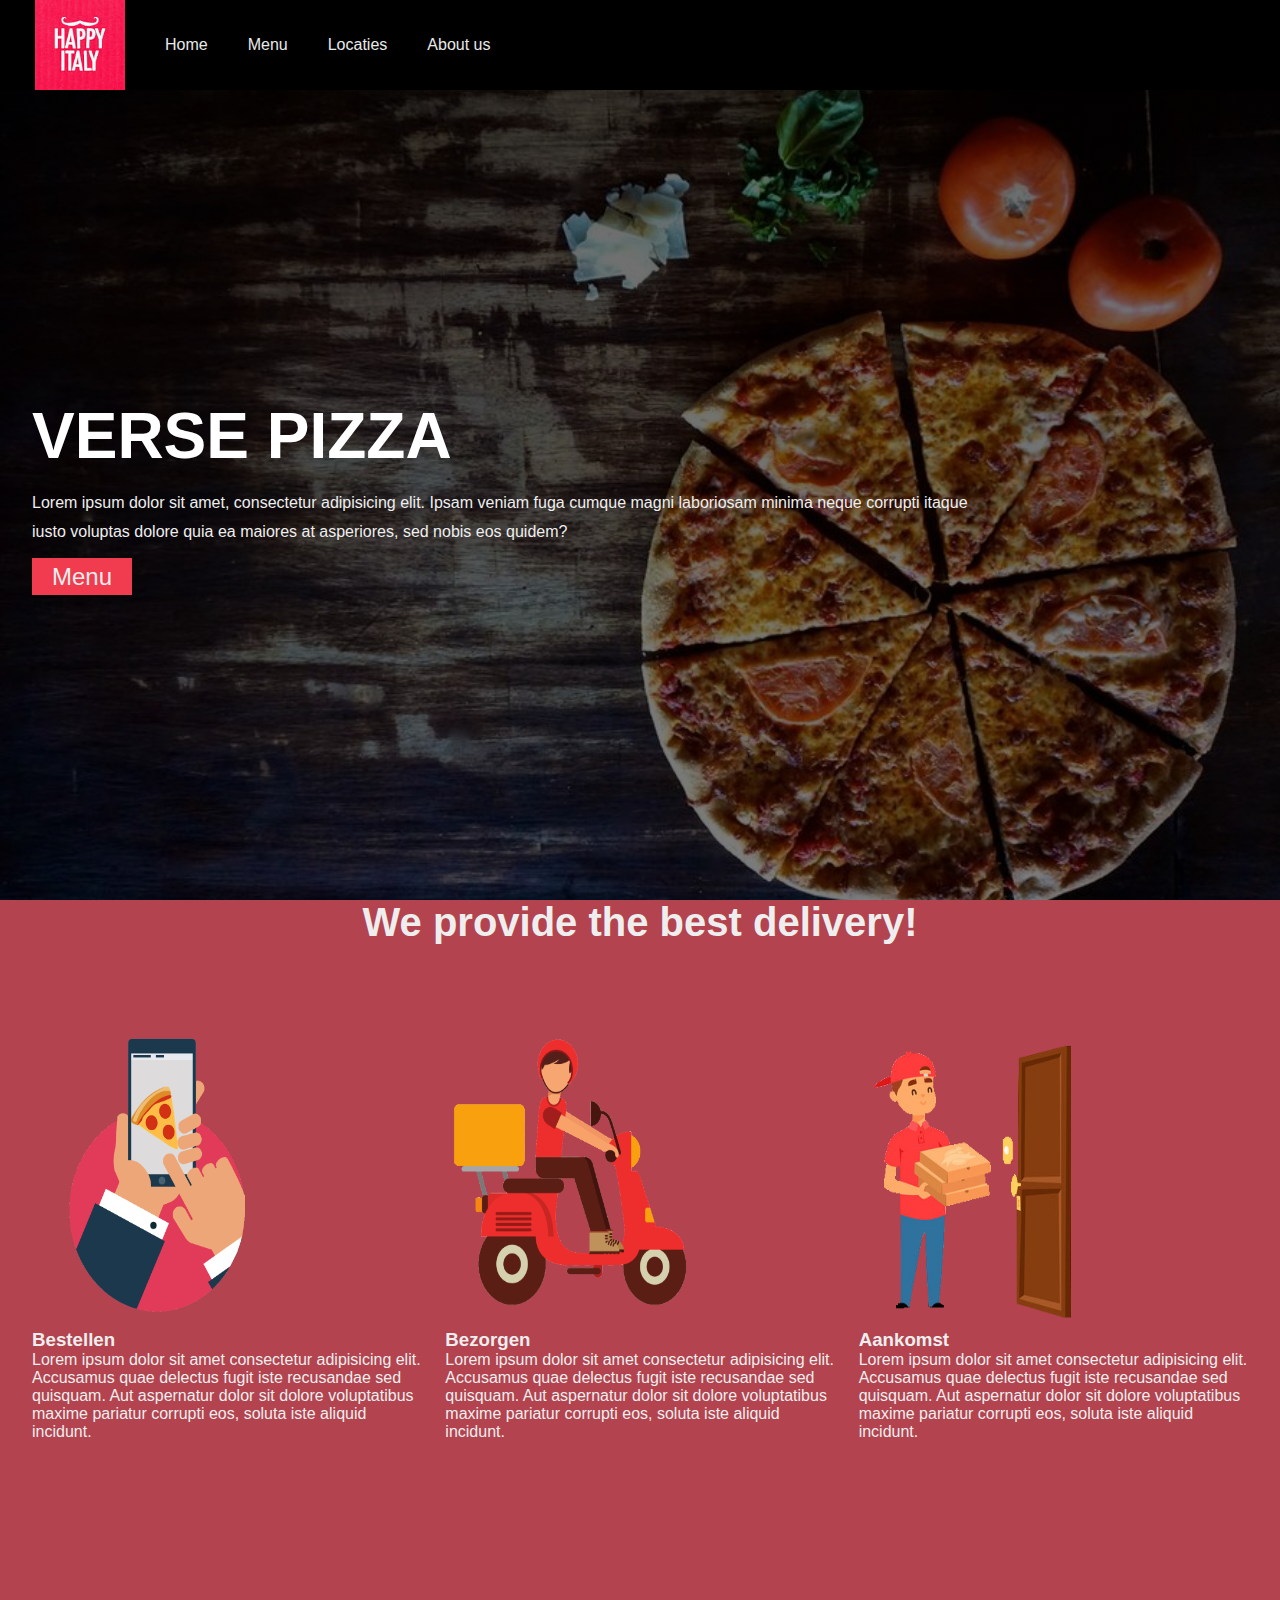
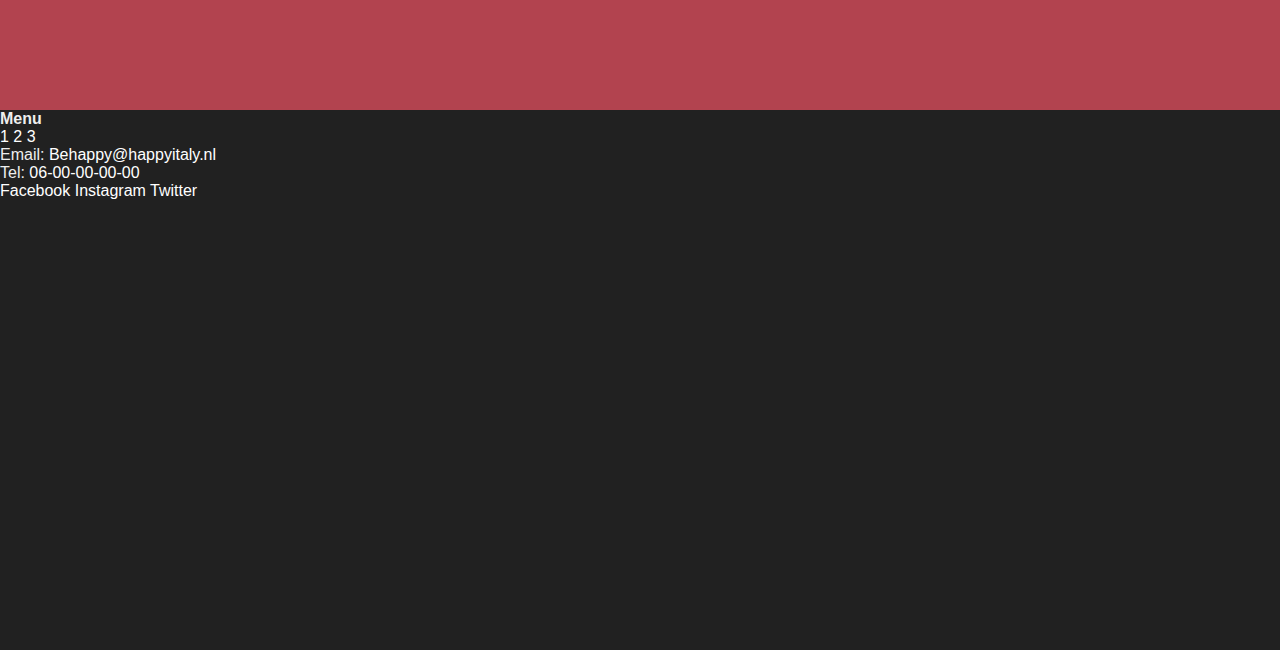
==== index.html @ 1f18e51b "footer?" ====
<!DOCTYPE html>
<html lang="en">
<head>
  <meta charset="UTF-8">
  <meta http-equiv="X-UA-Compatible" content="IE=edge">
  <meta name="viewport" content="width=device-width, initial-scale=1.0">
  <title>Home - Happy Italy</title>
  <link rel="stylesheet" href="sources/css/index.css">
  <link rel="stylesheet" href="sources/css/standaard.css">
  <link rel="icon" href="paginas/imgs/logo.png" type="image/icon type">
</head>
<body>
  <nav>
    <div class="menu-bar">
      <img src="paginas/imgs/logo.png" alt="">
      <ul id="menu">
        <li><a href="index.html">Home</a></li>
        <li><a href="paginas/bestel.html">Menu</a></li>
        <li><a href="paginas/locaties.html">Locaties</a></li>
        <li><a href="paginas/about-us.html">About us</a></li>
      </ul>
    </div>
  </nav>
  <section class="home">
    <div class="content">
      <h3>Verse Pizza</h3>
      <p>Lorem ipsum dolor sit amet, consectetur adipisicing elit. Ipsam veniam fuga cumque magni laboriosam minima neque corrupti itaque iusto voluptas dolore quia ea maiores at asperiores, sed nobis eos quidem?</p>
      <a href="#" class="btn">Menu</a>
    </div>
  </section>
  <section class="services">
    <h3>We provide the best delivery!</h3>
    <div class="service-container">
      <div class="b-box">
      <img src="paginas/imgs/order.png" alt="">
      <h3>Bestellen</h3>
      <p>Lorem ipsum dolor sit amet consectetur adipisicing elit. Accusamus quae delectus fugit iste recusandae sed quisquam. Aut aspernatur dolor sit dolore voluptatibus maxime pariatur corrupti eos, soluta iste aliquid incidunt.</p>
      </div>
      <div class="d-box">
        <img src="paginas/imgs/food-delivery.png" alt="">
        <h3>Bezorgen</h3>
        <p>Lorem ipsum dolor sit amet consectetur adipisicing elit. Accusamus quae delectus fugit iste recusandae sed quisquam. Aut aspernatur dolor sit dolore voluptatibus maxime pariatur corrupti eos, soluta iste aliquid incidunt.</p>
      </div>
      <div class="a-box">
      <img src="paginas/imgs/delivered.png" alt="">
      <h3>Aankomst</h3>
      <p>Lorem ipsum dolor sit amet consectetur adipisicing elit. Accusamus quae delectus fugit iste recusandae sed quisquam. Aut aspernatur dolor sit dolore voluptatibus maxime pariatur corrupti eos, soluta iste aliquid incidunt.</p>
    </div>
    </div>
  </section>
  <section class="footer">

            <div id="footer-menu">
              <h4>Menu</h4>
              <a href="">1</a>
              <a href="">2</a>
              <a href="">3</a>
            </div>
            <div id="footer-contact">
              <p>Email: <a href="mailto:BEHAPPY@HAPPYITALY.NL">Behappy@happyitaly.nl</a></p>
              <p>Tel: <a href="tel:06xxxxxxxx">06-00-00-00-00</a></p>
              <a href="">Facebook</a>
              <a href="">Instagram</a>
              <a href="">Twitter</a>
            </div>
  </section>
</body>
</html>
---- sources/css/index.css ----
.home{
  min-height: 90vh;
  display: flex;
  align-items: center;
  background:linear-gradient(rgba(0, 0, 0, 0.571),rgba(0, 0, 0, 0.511)), url(../../paginas/imgs/pizza.jpg) no-repeat;
  background-size: cover;
  background-position: center;
  padding: 2rem;
}
.home .content{
  max-width: 60rem;
}
.home .content h3{
  font-size: 4rem;
  text-transform: uppercase;
  color: #FFF;
}
.home .content p{
  font-size: 1rem;
  font-weight: lighter;
  line-height: 1.8;
  padding: 1rem 0;
  color: #EEE;
}
.home .content a{
  font-size: 1.5rem;
  padding: 5px 20px;
  background-color: var(--color-primary);
  color: #EEE;
  text-decoration: none;
}
.services{
  min-height: 90vh;
  background: var(  --color-primary-darken);
  color: #EEE;
}
.services > h3{
  font-size: 2.5rem;
  text-align: center;
}

.service-container{
  display: grid;
  grid-template-columns: repeat(auto-fit, minmax(240px, auto));
  grid-gap: 1.5rem;
  margin-top: 3rem;
  padding: 2rem;
}
.service-container img{
  width: 250px;
  height: 300px;
}
.footer{
  min-height: 60vh;
  background: var(  --color-darken);
  color: #EEE;
}
.footer > #footer-menu > a, #footer-contact > a, p > a{
  text-decoration: none;
  color: white;
}
---- sources/css/standaard.css ----
:root {
    --color-primary: #ff3e54f1;
    --color-primary-darken: #ff3e5493;
    --color-darken: #0000008c;
    --color-white: #e9e9e9;
    --color-black: #000000;
  }
  
  * {
    margin: 0;
    padding: 0;
    box-sizing: border-box;
  }
  
  html{
    overflow-x: hidden;
    scroll-padding-top: 9rem;
    scroll-behavior: smooth;
  }
  html::-webkit-scrollbar{
    width: 1rem;
  }
  html::-webkit-scrollbar-track{
    background: transparent;
  }
  html::-webkit-scrollbar-thumb{
    background: var(--color-primary);
    border-radius: .6rem;
  }
  
  body {
    font-family: sans-serif;
    background-color: #494949;
  } 
  
  nav{
    top: 0%;
    position: sticky;
  }
  .menu-bar {
    background-color: var(--color-black);
    height: 10vh;
    display: flex;
  }
  
  .menu-bar ul {
    list-style: none;
    display: flex;
    flex-wrap: wrap;
    justify-content: space-between;
    align-items: center;
    padding: 10px 20px;
  }
  
  .menu-bar ul li a {
    padding: 10px 20px;
    color: var(--color-white);
    text-decoration: none;
    transition: all 0.3s;
  }
  
  .menu-bar ul li a:hover {
    color: var(--color-primary);
  }
  .menu-bar > img{
    margin-left: 35px;
  }
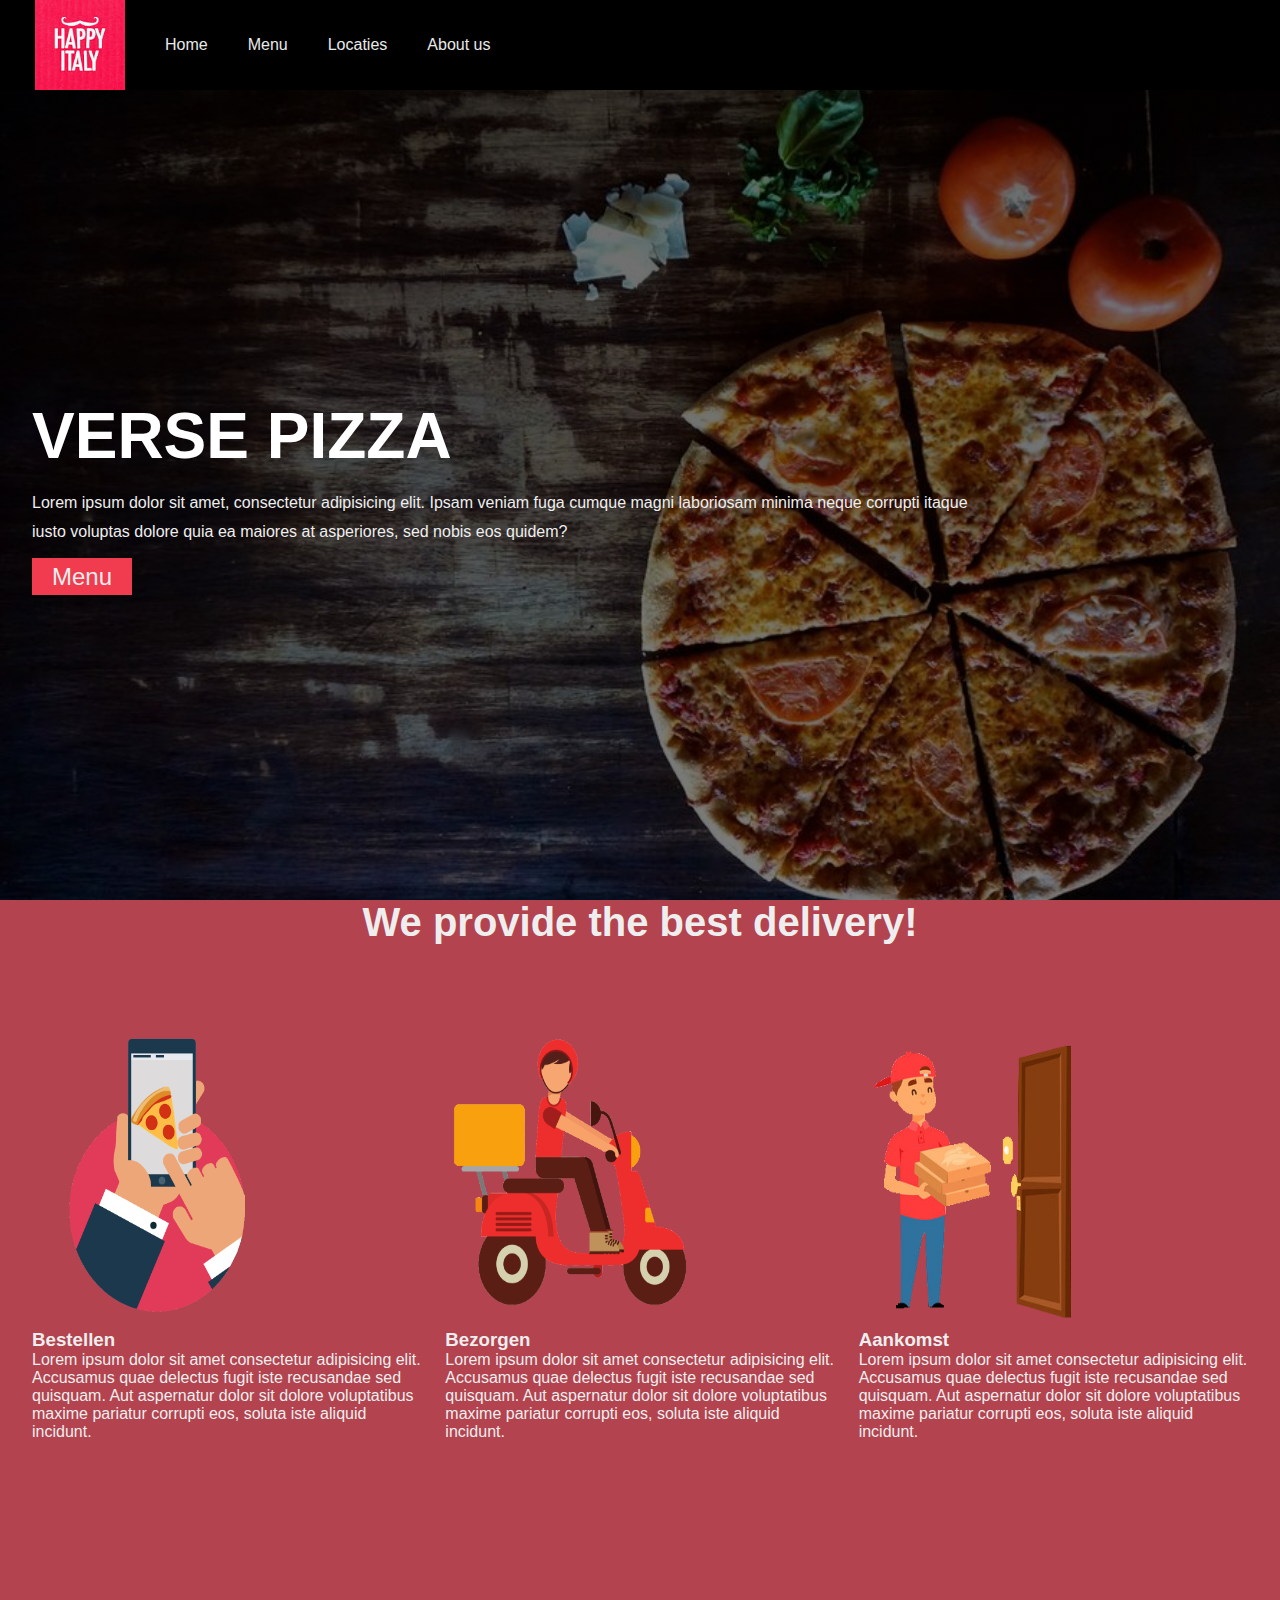
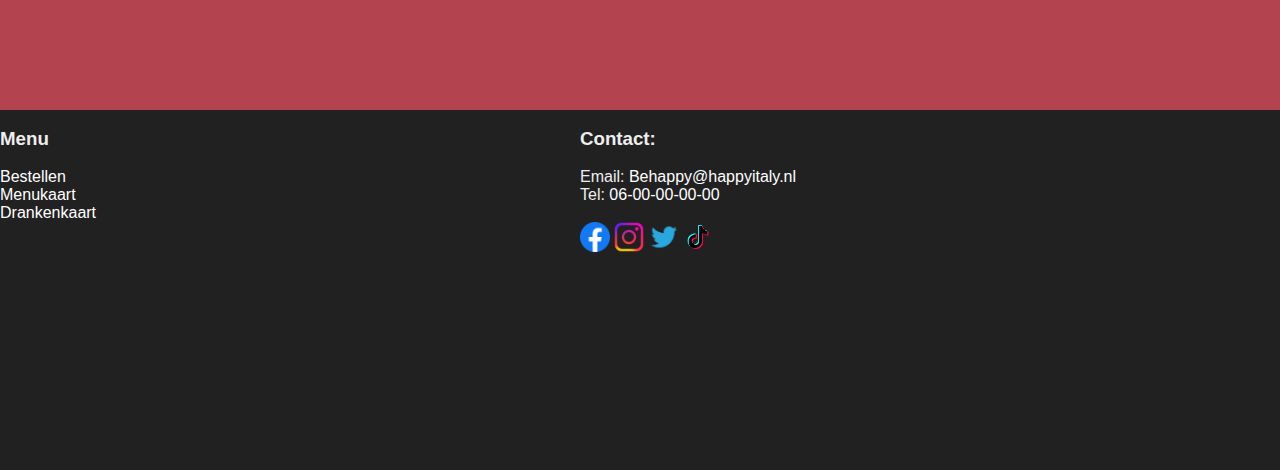
==== commit c2395bd2: "uhh" ====
--- a/index.html
+++ b/index.html
@@ -51,17 +51,23 @@
   <section class="footer">
 
             <div id="footer-menu">
-              <h4>Menu</h4>
-              <a href="">1</a>
-              <a href="">2</a>
-              <a href="">3</a>
+              <h3>Menu</h3>
+              <br>
+              <a href="">Bestellen</a>
+              <a href="sources/pdf/menukaart.pdf">Menukaart</a>
+              <a href="">Drankenkaart</a>
+
             </div>
             <div id="footer-contact">
+              <h3>Contact:</h3>
+              <br>
               <p>Email: <a href="mailto:BEHAPPY@HAPPYITALY.NL">Behappy@happyitaly.nl</a></p>
               <p>Tel: <a href="tel:06xxxxxxxx">06-00-00-00-00</a></p>
-              <a href="">Facebook</a>
-              <a href="">Instagram</a>
-              <a href="">Twitter</a>
+              <br>
+              <a href="https://www.facebook.com/happyitalynl/" target="_blank"><img src="paginas/imgs/facebook.png" alt=""></a>
+              <a href="https://www.instagram.com/happyitalynl/?hl=en" target="_blank"><img src="paginas/imgs/instagram.png" alt=""></a>
+              <a href="https://twitter.com/happyitaly?lang=en"><img src="paginas/imgs/twitter.png" alt=""></a>
+              <a href="https://www.tiktok.com/@happyitalynl?lang=en"><img src="paginas/imgs/tiktok (2).png" alt=""></a>
             </div>
   </section>
 </body>
--- a/sources/css/index.css
+++ b/sources/css/index.css
@@ -51,11 +51,25 @@
   height: 300px;
 }
 .footer{
-  min-height: 60vh;
+  min-height: 40vh;
   background: var(  --color-darken);
   color: #EEE;
+  display: grid;
+  grid-template-columns: auto auto;
+}
+#footer-contact{
+  margin-top: 2vh;
+}
+#footer-menu{
+  margin-top: 2vh;
+}
+#footer-menu > a{
+  display: block;
 }
 .footer > #footer-menu > a, #footer-contact > a, p > a{
   text-decoration: none;
   color: white;
 }
+#footer-contact > a > img{
+ max-width: 30px;
+}
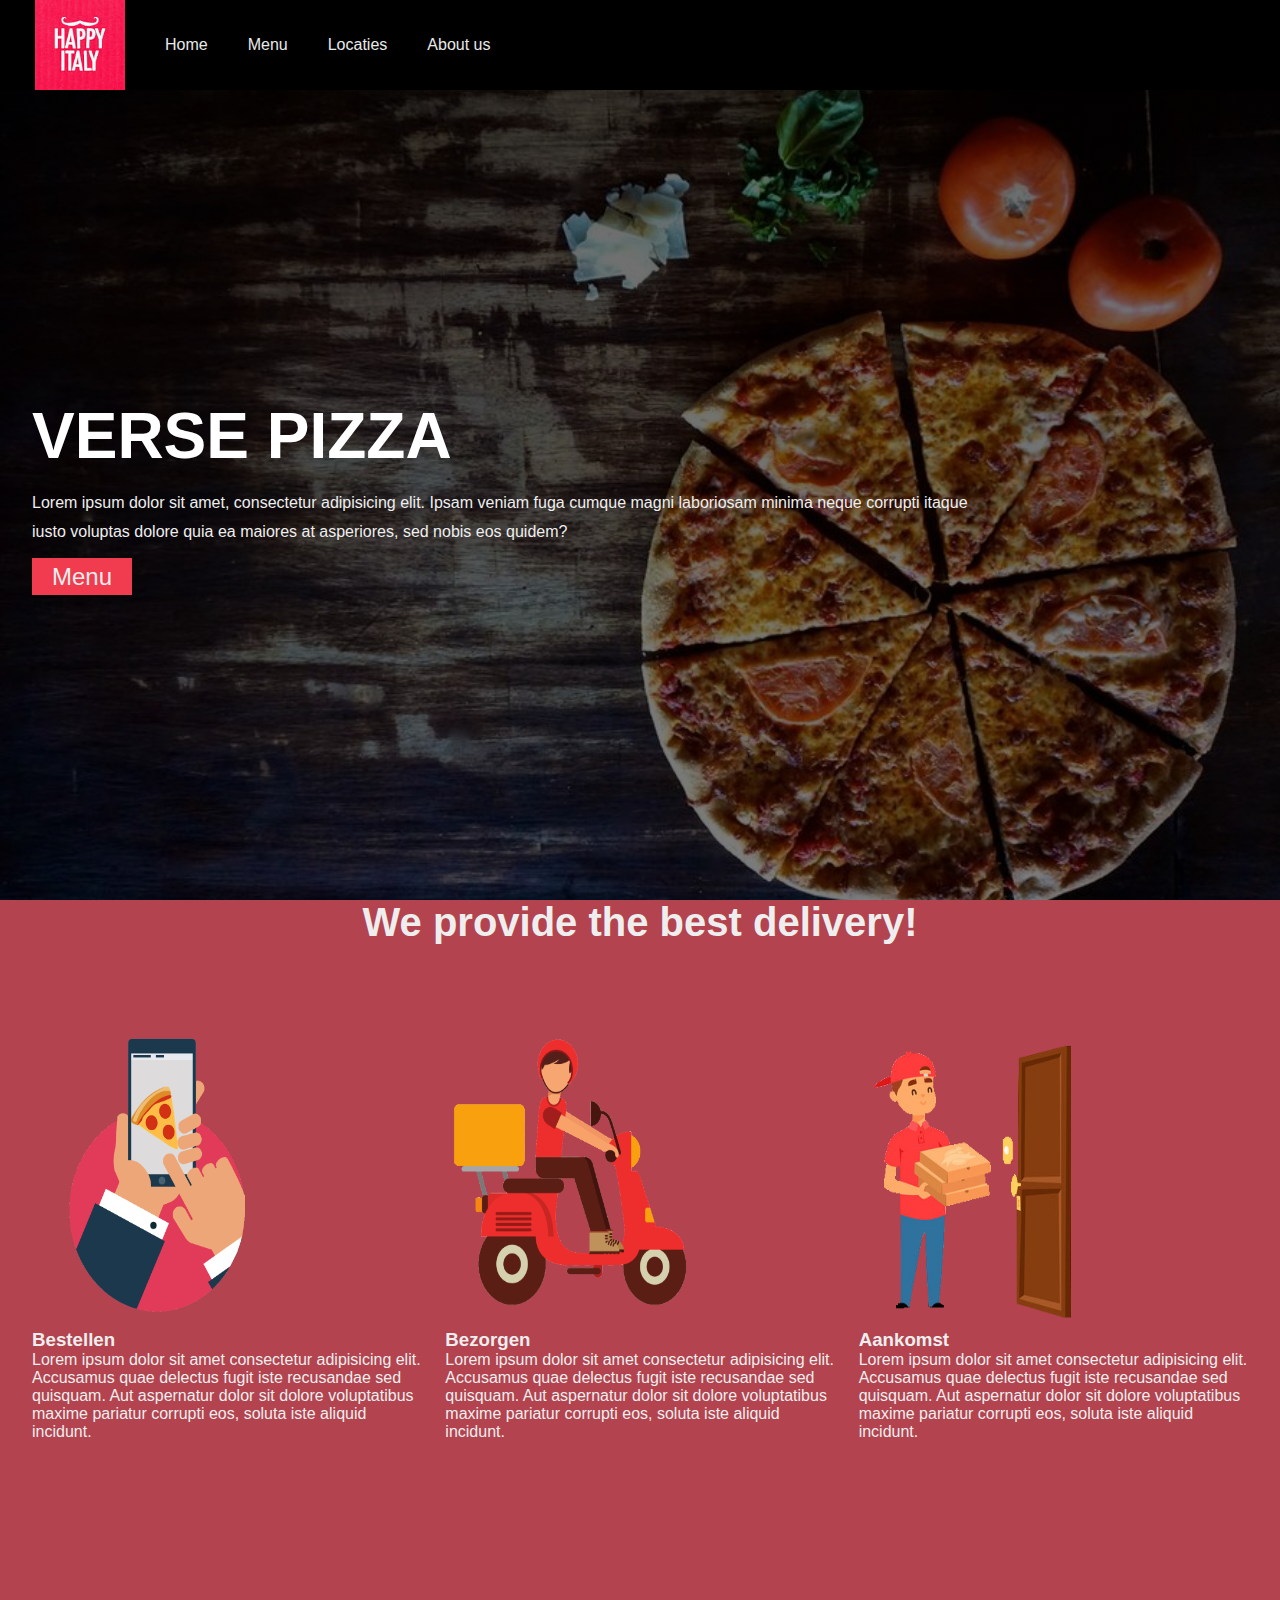
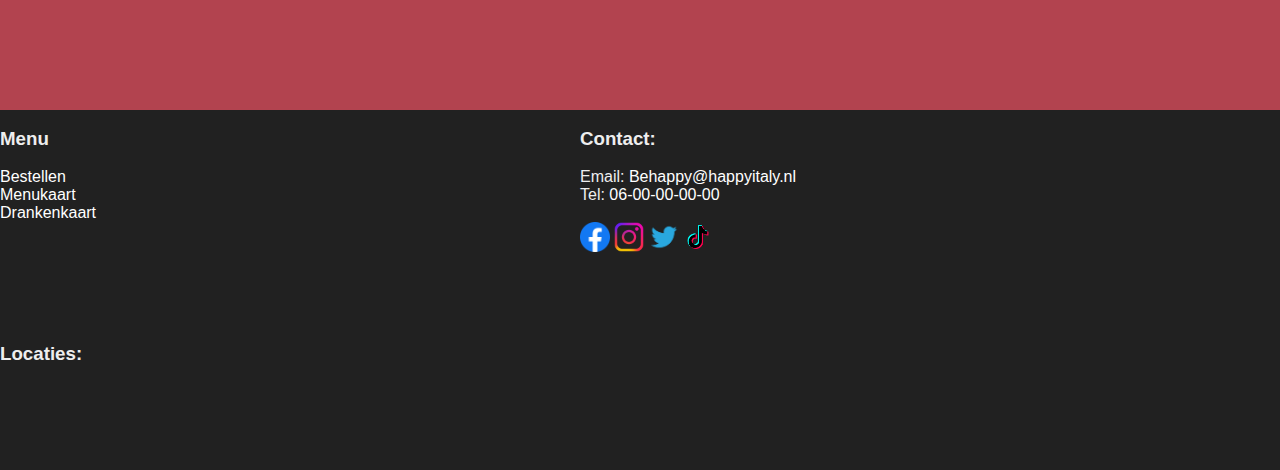
==== commit 12d6782e: ".." ====
--- a/index.html
+++ b/index.html
@@ -69,6 +69,11 @@
               <a href="https://twitter.com/happyitaly?lang=en"><img src="paginas/imgs/twitter.png" alt=""></a>
               <a href="https://www.tiktok.com/@happyitalynl?lang=en"><img src="paginas/imgs/tiktok (2).png" alt=""></a>
             </div>
+            <div id="footer-locaties">
+              <h3>Locaties:</h3>
+              <br>
+              
+            </div>
   </section>
 </body>
 </html>--- a/sources/css/standaard.css
+++ b/sources/css/standaard.css
@@ -4,6 +4,7 @@
     --color-darken: #0000008c;
     --color-white: #e9e9e9;
     --color-black: #000000;
+    --color-gray: #494949;
   }
   
   * {
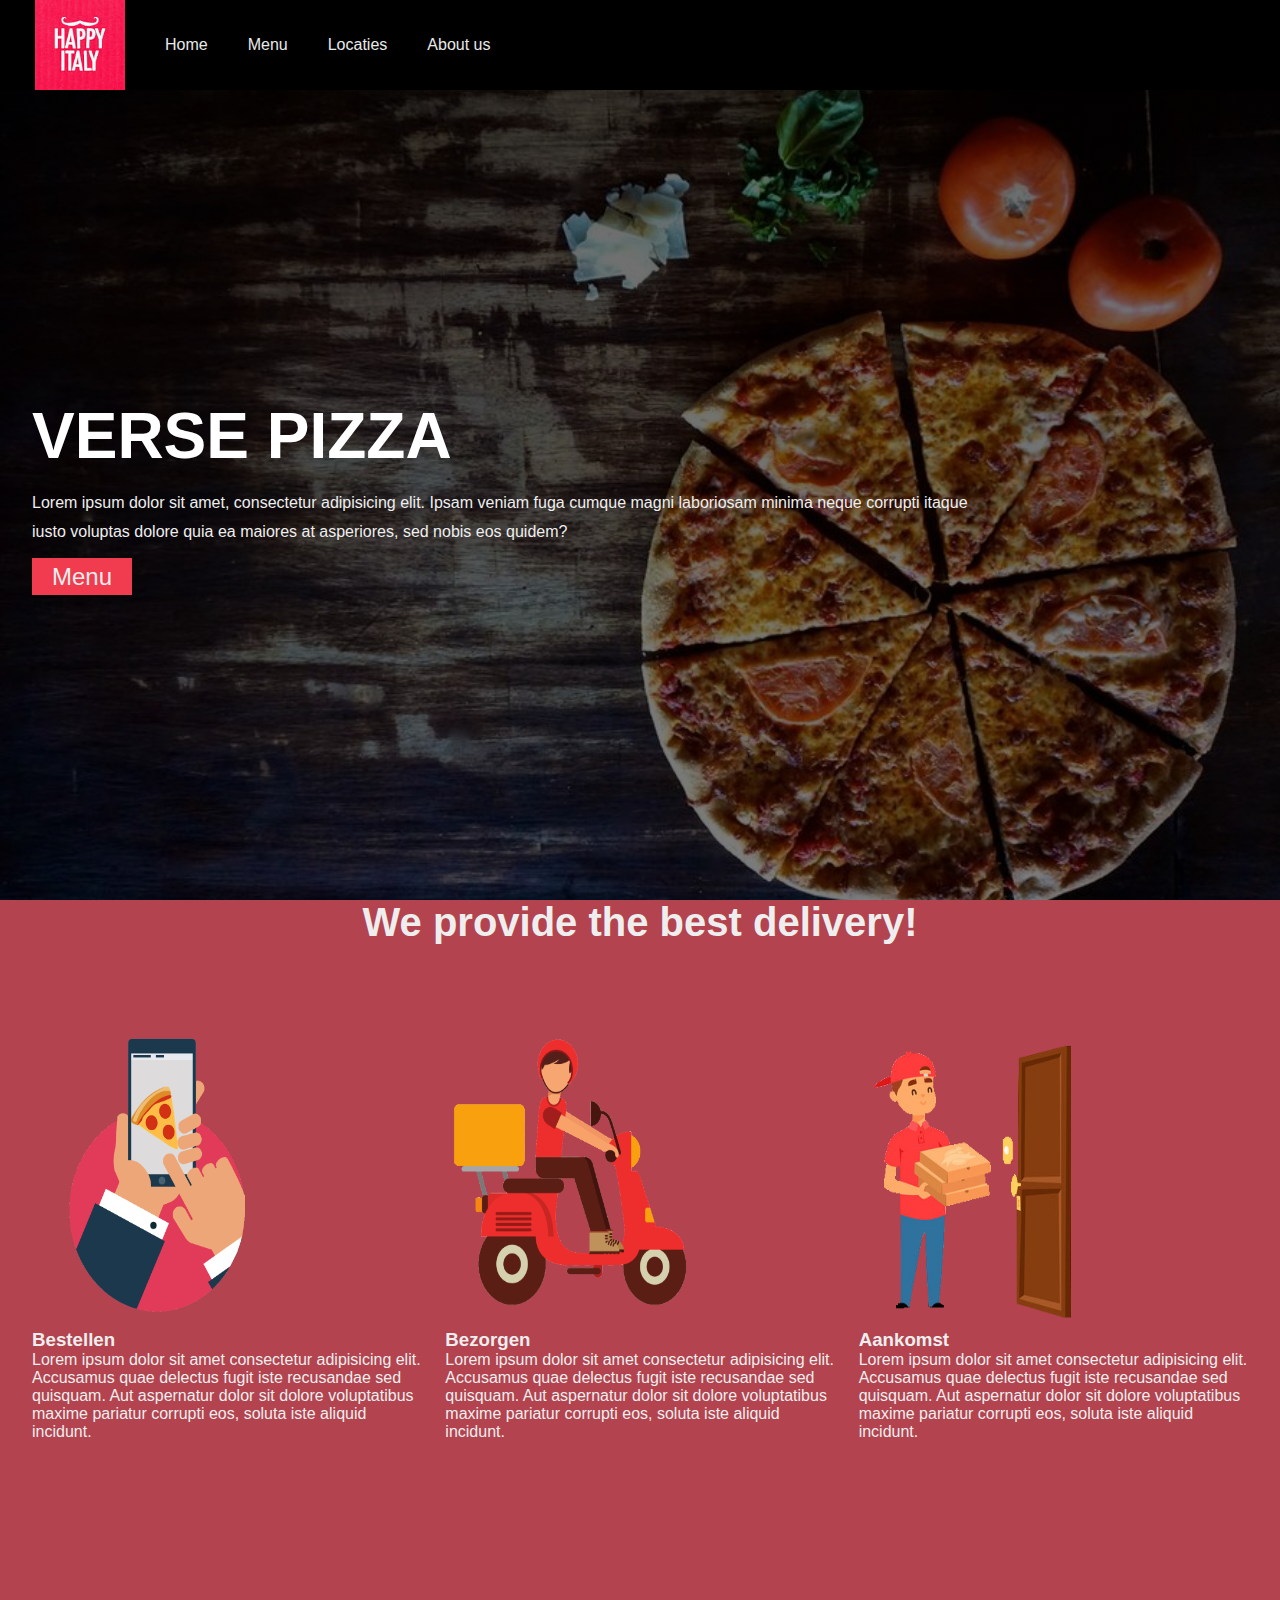
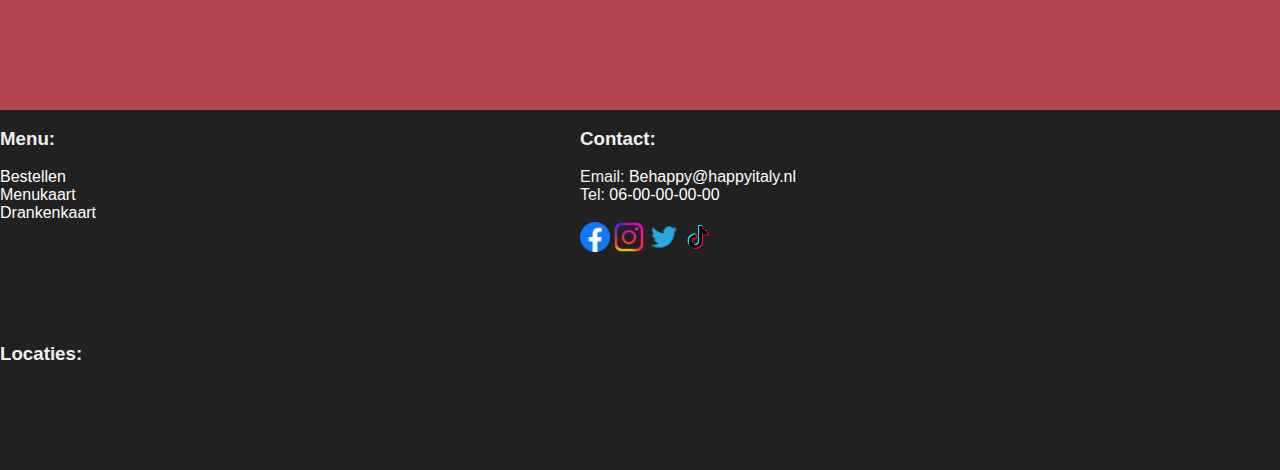
==== commit 4760c69d: "Menu" ====
--- a/index.html
+++ b/index.html
@@ -51,11 +51,11 @@
   <section class="footer">
 
             <div id="footer-menu">
-              <h3>Menu</h3>
+              <h3>Menu:</h3>
               <br>
-              <a href="">Bestellen</a>
-              <a href="sources/pdf/menukaart.pdf">Menukaart</a>
-              <a href="">Drankenkaart</a>
+              <a href="paginas/bestel.html">Bestellen</a>
+              <a href="sources/pdf/menukaart.pdf" target="_blank">Menukaart</a>
+              <a href="sources/pdf/Drankenkaart.pdf" target="_blank">Drankenkaart</a>
 
             </div>
             <div id="footer-contact">
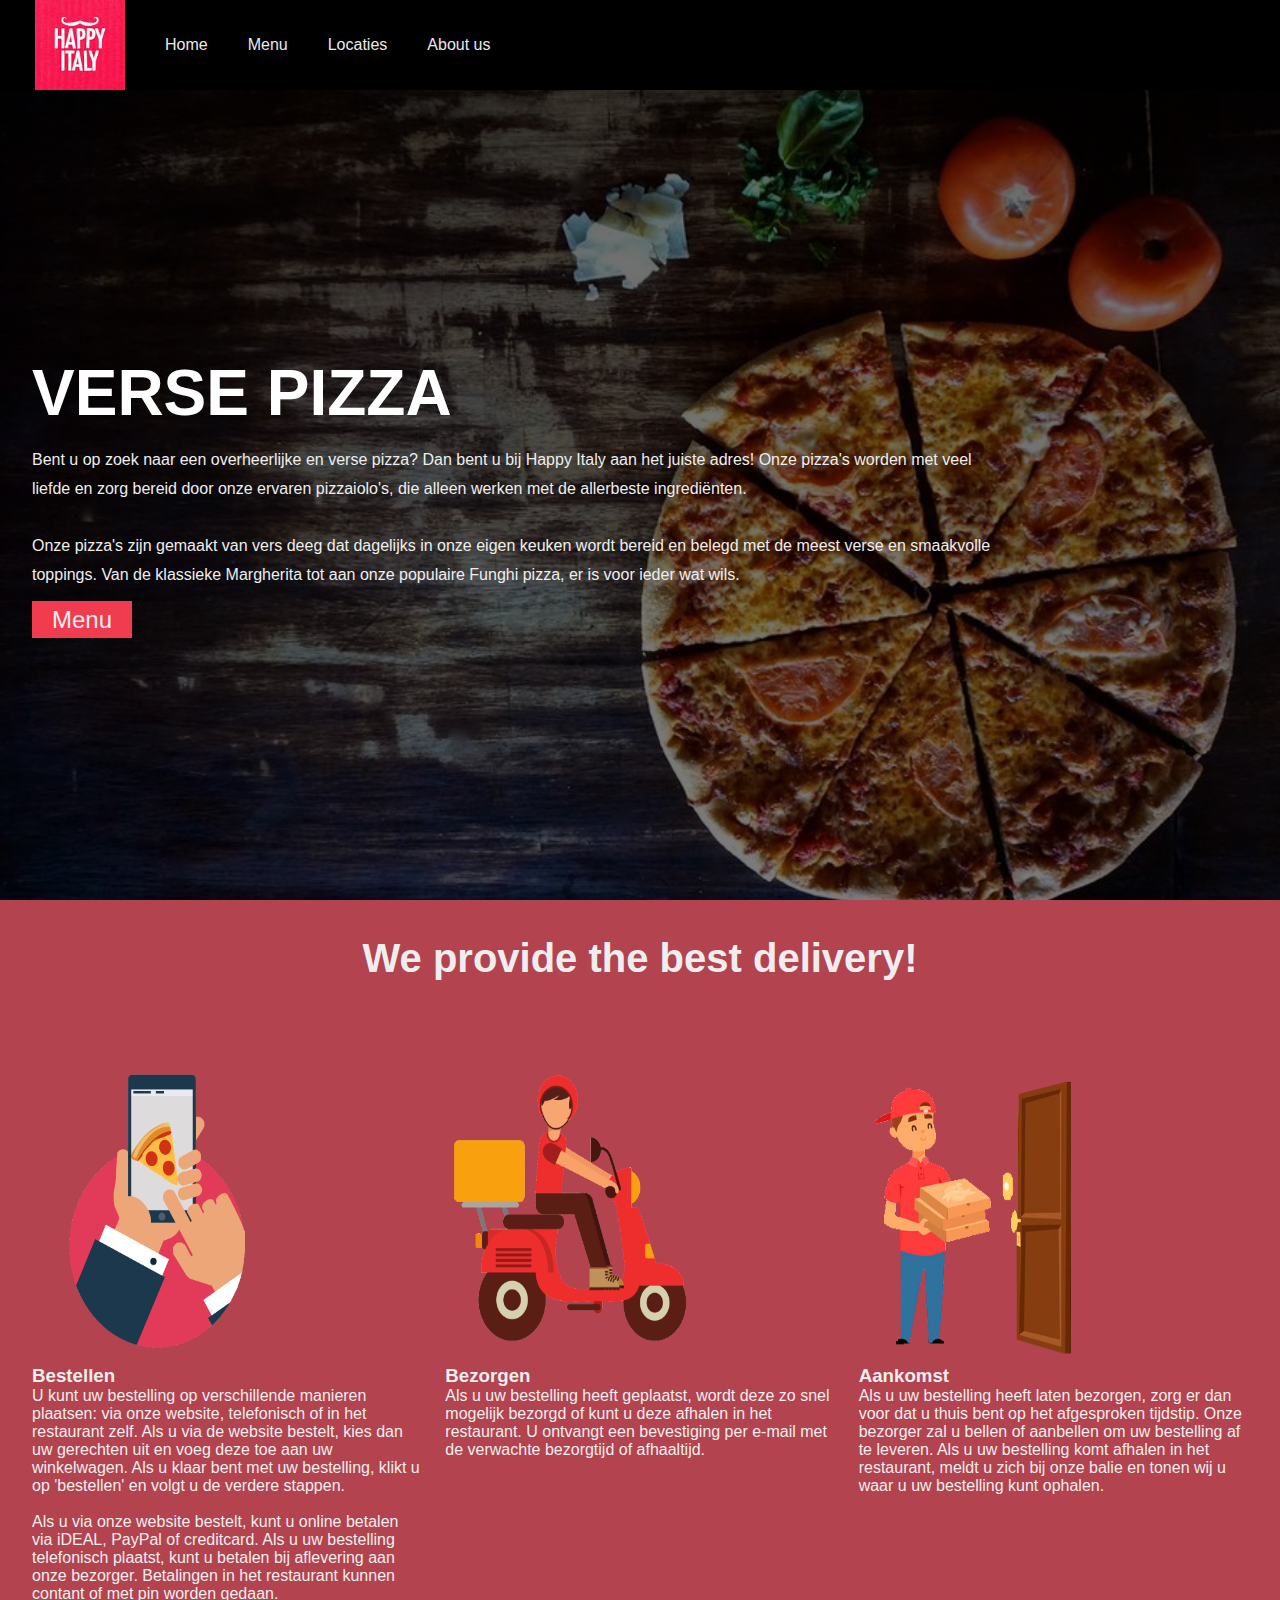
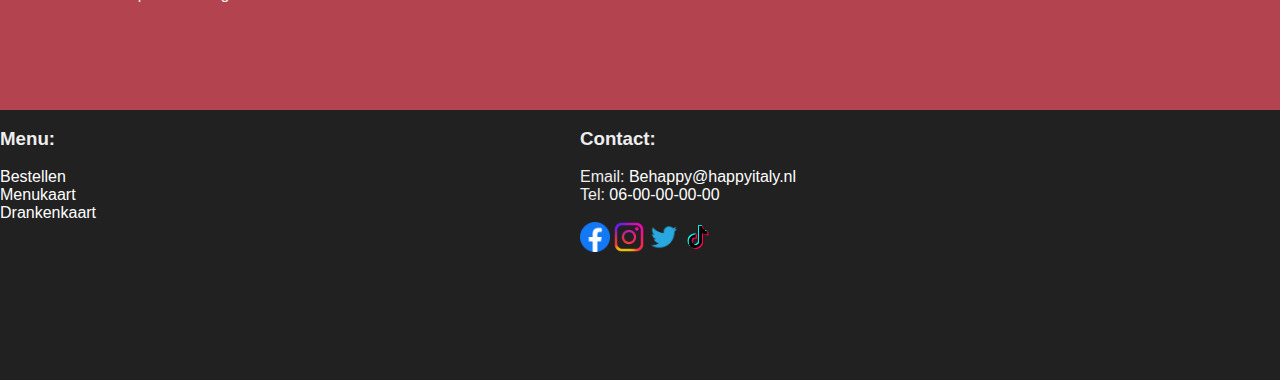
==== commit 09444771: "text" ====
--- a/index.html
+++ b/index.html
@@ -1,79 +1,94 @@
 <!DOCTYPE html>
 <html lang="en">
-<head>
-  <meta charset="UTF-8">
-  <meta http-equiv="X-UA-Compatible" content="IE=edge">
-  <meta name="viewport" content="width=device-width, initial-scale=1.0">
-  <title>Home - Happy Italy</title>
-  <link rel="stylesheet" href="sources/css/index.css">
-  <link rel="stylesheet" href="sources/css/standaard.css">
-  <link rel="icon" href="paginas/imgs/logo.png" type="image/icon type">
-</head>
-<body>
-  <nav>
-    <div class="menu-bar">
-      <img src="paginas/imgs/logo.png" alt="">
-      <ul id="menu">
-        <li><a href="index.html">Home</a></li>
-        <li><a href="paginas/bestel.html">Menu</a></li>
-        <li><a href="paginas/locaties.html">Locaties</a></li>
-        <li><a href="paginas/about-us.html">About us</a></li>
-      </ul>
-    </div>
-  </nav>
-  <section class="home">
-    <div class="content">
-      <h3>Verse Pizza</h3>
-      <p>Lorem ipsum dolor sit amet, consectetur adipisicing elit. Ipsam veniam fuga cumque magni laboriosam minima neque corrupti itaque iusto voluptas dolore quia ea maiores at asperiores, sed nobis eos quidem?</p>
-      <a href="#" class="btn">Menu</a>
-    </div>
-  </section>
-  <section class="services">
-    <h3>We provide the best delivery!</h3>
-    <div class="service-container">
-      <div class="b-box">
-      <img src="paginas/imgs/order.png" alt="">
-      <h3>Bestellen</h3>
-      <p>Lorem ipsum dolor sit amet consectetur adipisicing elit. Accusamus quae delectus fugit iste recusandae sed quisquam. Aut aspernatur dolor sit dolore voluptatibus maxime pariatur corrupti eos, soluta iste aliquid incidunt.</p>
+  <head>
+    <meta charset="UTF-8" />
+    <meta http-equiv="X-UA-Compatible" content="IE=edge" />
+    <meta name="viewport" content="width=device-width, initial-scale=1.0" />
+    <title>Home - Happy Italy</title>
+    <link rel="stylesheet" href="sources/css/index.css" />
+    <link rel="stylesheet" href="sources/css/standaard.css" />
+    <link rel="icon" href="paginas/imgs/logo.png" type="image/icon type" />
+  </head>
+  <body>
+    <nav>
+      <div class="menu-bar">
+        <img src="paginas/imgs/logo.png" alt="" />
+        <ul id="menu">
+          <li><a href="index.html">Home</a></li>
+          <li><a href="paginas/bestel.html">Menu</a></li>
+          <li><a href="paginas/locaties.html">Locaties</a></li>
+          <li><a href="paginas/about-us.html">About us</a></li>
+        </ul>
       </div>
-      <div class="d-box">
-        <img src="paginas/imgs/food-delivery.png" alt="">
-        <h3>Bezorgen</h3>
-        <p>Lorem ipsum dolor sit amet consectetur adipisicing elit. Accusamus quae delectus fugit iste recusandae sed quisquam. Aut aspernatur dolor sit dolore voluptatibus maxime pariatur corrupti eos, soluta iste aliquid incidunt.</p>
+    </nav>
+    <section class="home">
+      <div class="content">
+        <h3>Verse Pizza</h3>
+        <p>
+          Bent u op zoek naar een overheerlijke en verse pizza? Dan bent u bij Happy Italy aan het juiste adres! Onze pizza's worden met veel liefde en zorg bereid door onze ervaren pizzaiolo's, die alleen werken met de allerbeste ingrediënten. <br><br> Onze pizza's zijn gemaakt van vers deeg dat dagelijks in onze eigen keuken wordt bereid en belegd met de meest verse en smaakvolle toppings. Van de klassieke Margherita tot aan onze populaire Funghi pizza, er is voor ieder wat wils.
+        </p>
+        <a href="#" class="btn">Menu</a>
       </div>
-      <div class="a-box">
-      <img src="paginas/imgs/delivered.png" alt="">
-      <h3>Aankomst</h3>
-      <p>Lorem ipsum dolor sit amet consectetur adipisicing elit. Accusamus quae delectus fugit iste recusandae sed quisquam. Aut aspernatur dolor sit dolore voluptatibus maxime pariatur corrupti eos, soluta iste aliquid incidunt.</p>
-    </div>
-    </div>
-  </section>
-  <section class="footer">
+    </section>
+    <section class="services">
+      <br><br>
+      <h3>We provide the best delivery!</h3>
+      <div class="service-container">
+        <div class="b-box">
+          <img src="paginas/imgs/order.png" alt="" />
+          <h3>Bestellen</h3>
+          <p>
+            U kunt uw bestelling op verschillende manieren plaatsen: via onze website, telefonisch of in het restaurant zelf. Als u via de website bestelt, kies dan uw gerechten uit en voeg deze toe aan uw winkelwagen. Als u klaar bent met uw bestelling, klikt u op 'bestellen' en volgt u de verdere stappen.
 
-            <div id="footer-menu">
-              <h3>Menu:</h3>
-              <br>
-              <a href="paginas/bestel.html">Bestellen</a>
-              <a href="sources/pdf/menukaart.pdf" target="_blank">Menukaart</a>
-              <a href="sources/pdf/Drankenkaart.pdf" target="_blank">Drankenkaart</a>
-
-            </div>
-            <div id="footer-contact">
-              <h3>Contact:</h3>
-              <br>
-              <p>Email: <a href="mailto:BEHAPPY@HAPPYITALY.NL">Behappy@happyitaly.nl</a></p>
-              <p>Tel: <a href="tel:06xxxxxxxx">06-00-00-00-00</a></p>
-              <br>
-              <a href="https://www.facebook.com/happyitalynl/" target="_blank"><img src="paginas/imgs/facebook.png" alt=""></a>
-              <a href="https://www.instagram.com/happyitalynl/?hl=en" target="_blank"><img src="paginas/imgs/instagram.png" alt=""></a>
-              <a href="https://twitter.com/happyitaly?lang=en"><img src="paginas/imgs/twitter.png" alt=""></a>
-              <a href="https://www.tiktok.com/@happyitalynl?lang=en"><img src="paginas/imgs/tiktok (2).png" alt=""></a>
-            </div>
-            <div id="footer-locaties">
-              <h3>Locaties:</h3>
-              <br>
-              
-            </div>
-  </section>
-</body>
-</html>+            <br><br>
+            Als u via onze website bestelt, kunt u online betalen via iDEAL, PayPal of creditcard. Als u uw bestelling telefonisch plaatst, kunt u betalen bij aflevering aan onze bezorger. Betalingen in het restaurant kunnen contant of met pin worden gedaan.
+            <br><br>
+          </p>
+        </div>
+        <div class="d-box">
+          <img src="paginas/imgs/food-delivery.png" alt="" />
+          <h3>Bezorgen</h3>
+          <p>
+            Als u uw bestelling heeft geplaatst, wordt deze zo snel mogelijk bezorgd of kunt u deze afhalen in het restaurant. U ontvangt een bevestiging per e-mail met de verwachte bezorgtijd of afhaaltijd.
+          </p>
+        </div>
+        <div class="a-box">
+          <img src="paginas/imgs/delivered.png" alt="" />
+          <h3>Aankomst</h3>
+          <p>Als u uw bestelling heeft laten bezorgen, zorg er dan voor dat u thuis bent op het afgesproken tijdstip. Onze bezorger zal u bellen of aanbellen om uw bestelling af te leveren. Als u uw bestelling komt afhalen in het restaurant, meldt u zich bij onze balie en tonen wij u waar u uw bestelling kunt ophalen.</p>
+        </div>
+      </div>
+    </section>
+    <section class="footer">
+      <div id="footer-menu">
+        <h3>Menu:</h3>
+        <br />
+        <a href="paginas/bestel.html">Bestellen</a>
+        <a href="sources/pdf/menukaart.pdf" target="_blank">Menukaart</a>
+        <a href="sources/pdf/Drankenkaart.pdf" target="_blank">Drankenkaart</a>
+      </div>
+      <div id="footer-contact">
+        <h3>Contact:</h3>
+        <br />
+        <p>
+          Email:
+          <a href="mailto:BEHAPPY@HAPPYITALY.NL">Behappy@happyitaly.nl</a>
+        </p>
+        <p>Tel: <a href="tel:06xxxxxxxx">06-00-00-00-00</a></p>
+        <br />
+        <a href="https://www.facebook.com/happyitalynl/" target="_blank"
+          ><img src="paginas/imgs/facebook.png" alt=""
+        /></a>
+        <a href="https://www.instagram.com/happyitalynl/?hl=en" target="_blank"
+          ><img src="paginas/imgs/instagram.png" alt=""
+        /></a>
+        <a href="https://twitter.com/happyitaly?lang=en"
+        target="_blank"><img src="paginas/imgs/twitter.png" alt=""
+        /></a>
+        <a href="https://www.tiktok.com/@happyitalynl?lang=en"
+        target="_blank"><img src="paginas/imgs/tiktok (2).png" alt=""
+        /></a>
+      </div>
+    </section>
+  </body>
+</html>
--- a/sources/css/index.css
+++ b/sources/css/index.css
@@ -1,75 +1,78 @@
-.home{
+.home {
   min-height: 90vh;
   display: flex;
   align-items: center;
-  background:linear-gradient(rgba(0, 0, 0, 0.571),rgba(0, 0, 0, 0.511)), url(../../paginas/imgs/pizza.jpg) no-repeat;
+  background: linear-gradient(rgba(0, 0, 0, 0.571), rgba(0, 0, 0, 0.511)),
+    url(../../paginas/imgs/pizza.jpg) no-repeat;
   background-size: cover;
   background-position: center;
   padding: 2rem;
 }
-.home .content{
+.home .content {
   max-width: 60rem;
 }
-.home .content h3{
+.home .content h3 {
   font-size: 4rem;
   text-transform: uppercase;
-  color: #FFF;
+  color: #fff;
 }
-.home .content p{
+.home .content p {
   font-size: 1rem;
   font-weight: lighter;
   line-height: 1.8;
   padding: 1rem 0;
-  color: #EEE;
+  color: #eee;
 }
-.home .content a{
+.home .content a {
   font-size: 1.5rem;
   padding: 5px 20px;
   background-color: var(--color-primary);
-  color: #EEE;
+  color: #eee;
   text-decoration: none;
 }
-.services{
+.services {
   min-height: 90vh;
-  background: var(  --color-primary-darken);
-  color: #EEE;
+  background: var(--color-primary-darken);
+  color: #eee;
 }
-.services > h3{
+.services > h3 {
   font-size: 2.5rem;
   text-align: center;
 }
 
-.service-container{
+.service-container {
   display: grid;
   grid-template-columns: repeat(auto-fit, minmax(240px, auto));
   grid-gap: 1.5rem;
   margin-top: 3rem;
   padding: 2rem;
 }
-.service-container img{
+.service-container img {
   width: 250px;
   height: 300px;
 }
-.footer{
-  min-height: 40vh;
-  background: var(  --color-darken);
-  color: #EEE;
+.footer {
+  min-height: 30vh;
+  background: var(--color-darken);
+  color: #eee;
   display: grid;
   grid-template-columns: auto auto;
 }
-#footer-contact{
+#footer-contact {
   margin-top: 2vh;
 }
-#footer-menu{
+#footer-menu {
   margin-top: 2vh;
 }
-#footer-menu > a{
+#footer-menu > a {
   display: block;
 }
-.footer > #footer-menu > a, #footer-contact > a, p > a{
+.footer > #footer-menu > a,
+#footer-contact > a,
+p > a {
   text-decoration: none;
   color: white;
 }
-#footer-contact > a > img{
- max-width: 30px;
+#footer-contact > a > img {
+  max-width: 30px;
 }
--- a/sources/css/standaard.css
+++ b/sources/css/standaard.css
@@ -1,69 +1,68 @@
 :root {
-    --color-primary: #ff3e54f1;
-    --color-primary-darken: #ff3e5493;
-    --color-darken: #0000008c;
-    --color-white: #e9e9e9;
-    --color-black: #000000;
-    --color-gray: #494949;
-  }
-  
-  * {
-    margin: 0;
-    padding: 0;
-    box-sizing: border-box;
-  }
-  
-  html{
-    overflow-x: hidden;
-    scroll-padding-top: 9rem;
-    scroll-behavior: smooth;
-  }
-  html::-webkit-scrollbar{
-    width: 1rem;
-  }
-  html::-webkit-scrollbar-track{
-    background: transparent;
-  }
-  html::-webkit-scrollbar-thumb{
-    background: var(--color-primary);
-    border-radius: .6rem;
-  }
-  
-  body {
-    font-family: sans-serif;
-    background-color: #494949;
-  } 
-  
-  nav{
-    top: 0%;
-    position: sticky;
-  }
-  .menu-bar {
-    background-color: var(--color-black);
-    height: 10vh;
-    display: flex;
-  }
-  
-  .menu-bar ul {
-    list-style: none;
-    display: flex;
-    flex-wrap: wrap;
-    justify-content: space-between;
-    align-items: center;
-    padding: 10px 20px;
-  }
-  
-  .menu-bar ul li a {
-    padding: 10px 20px;
-    color: var(--color-white);
-    text-decoration: none;
-    transition: all 0.3s;
-  }
-  
-  .menu-bar ul li a:hover {
-    color: var(--color-primary);
-  }
-  .menu-bar > img{
-    margin-left: 35px;
-  }
-  +  --color-primary: #ff3e54f1;
+  --color-primary-darken: #ff3e5493;
+  --color-darken: #0000008c;
+  --color-white: #e9e9e9;
+  --color-black: #000000;
+  --color-gray: #494949;
+}
+
+* {
+  margin: 0;
+  padding: 0;
+  box-sizing: border-box;
+}
+
+html {
+  overflow-x: hidden;
+  scroll-padding-top: 9rem;
+  scroll-behavior: smooth;
+}
+html::-webkit-scrollbar {
+  width: 1rem;
+}
+html::-webkit-scrollbar-track {
+  background: transparent;
+}
+html::-webkit-scrollbar-thumb {
+  background: var(--color-primary);
+  border-radius: 0.6rem;
+}
+
+body {
+  font-family: sans-serif;
+  background-color: #494949;
+}
+
+nav {
+  top: 0%;
+  position: sticky;
+}
+.menu-bar {
+  background-color: var(--color-black);
+  height: 10vh;
+  display: flex;
+}
+
+.menu-bar ul {
+  list-style: none;
+  display: flex;
+  flex-wrap: wrap;
+  justify-content: space-between;
+  align-items: center;
+  padding: 10px 20px;
+}
+
+.menu-bar ul li a {
+  padding: 10px 20px;
+  color: var(--color-white);
+  text-decoration: none;
+  transition: all 0.3s;
+}
+
+.menu-bar ul li a:hover {
+  color: var(--color-primary);
+}
+.menu-bar > img {
+  margin-left: 35px;
+}
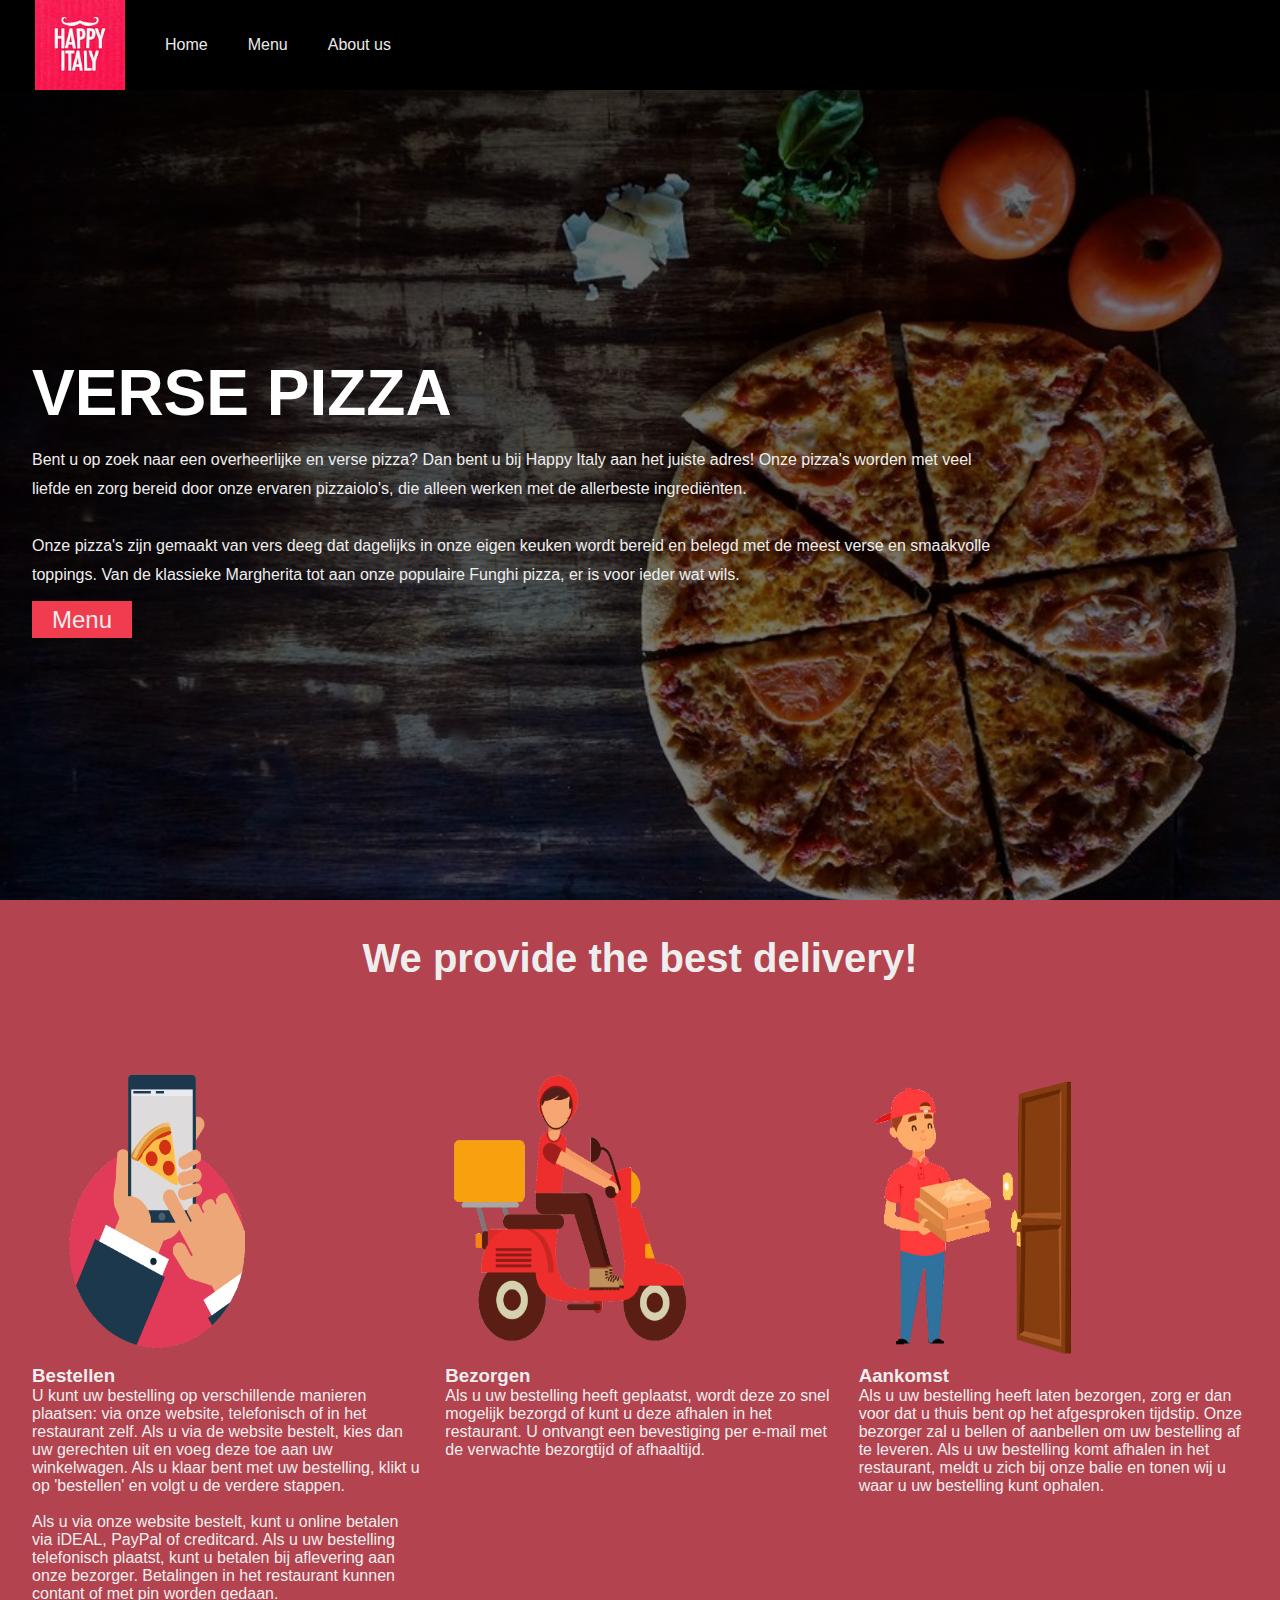
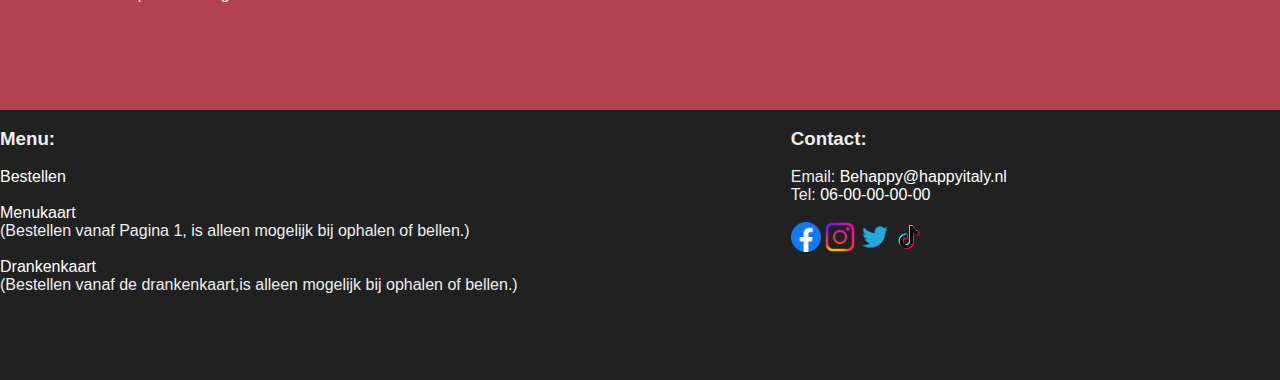
==== commit 59cb735c: "minor changes" ====
--- a/index.html
+++ b/index.html
@@ -16,7 +16,6 @@
         <ul id="menu">
           <li><a href="index.html">Home</a></li>
           <li><a href="paginas/bestel.html">Menu</a></li>
-          <li><a href="paginas/locaties.html">Locaties</a></li>
           <li><a href="paginas/about-us.html">About us</a></li>
         </ul>
       </div>
@@ -64,8 +63,12 @@
         <h3>Menu:</h3>
         <br />
         <a href="paginas/bestel.html">Bestellen</a>
+        <br>
         <a href="sources/pdf/menukaart.pdf" target="_blank">Menukaart</a>
+        <p>(Bestellen vanaf Pagina 1, is alleen mogelijk bij ophalen of bellen.)</p>
+        <br>
         <a href="sources/pdf/Drankenkaart.pdf" target="_blank">Drankenkaart</a>
+        <p>(Bestellen vanaf de drankenkaart,is alleen mogelijk bij ophalen of bellen.)</p>
       </div>
       <div id="footer-contact">
         <h3>Contact:</h3>
